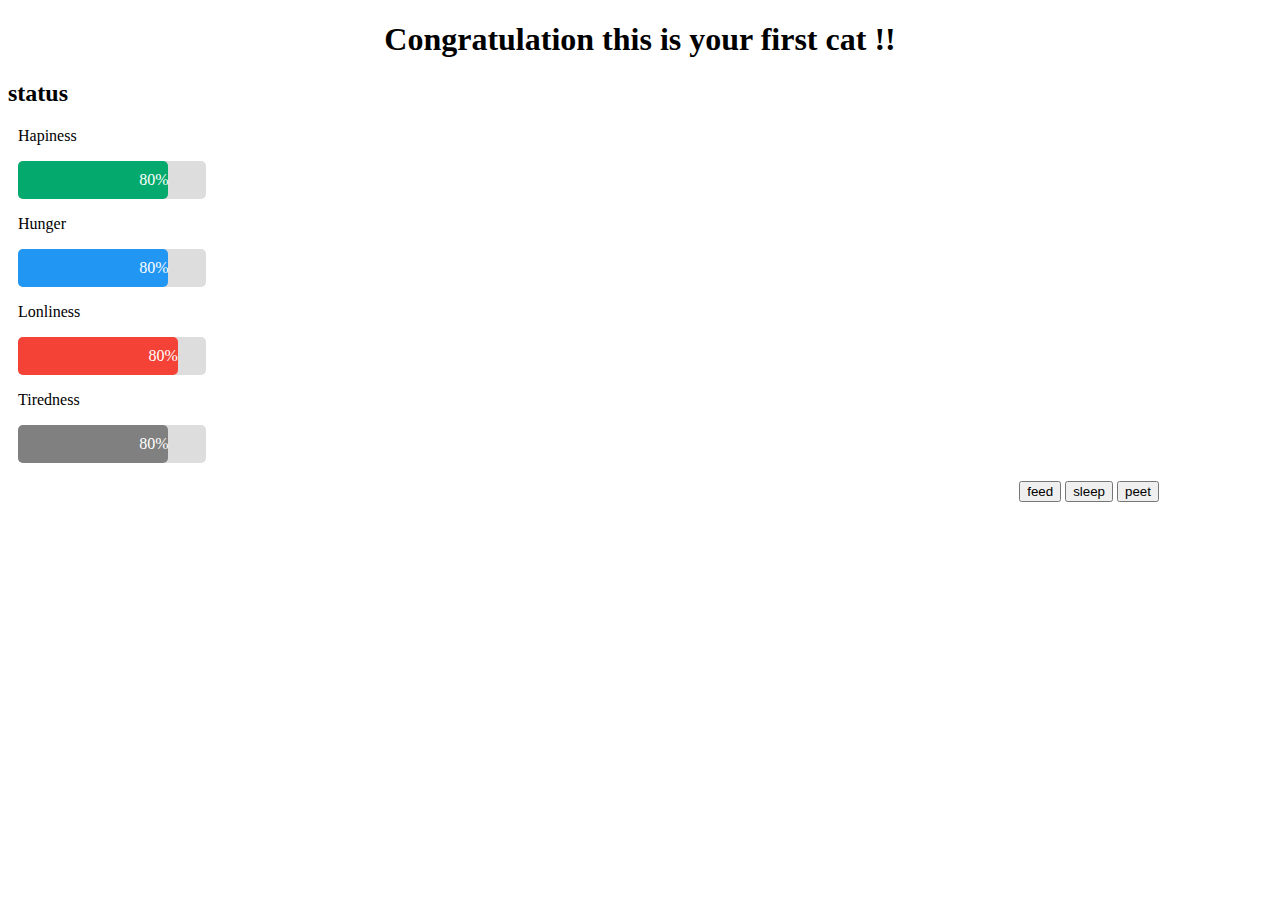
==== index.html @ c876b429 "Merge pull request #6 from pairprojectjs/ghada" ====
<!DOCTYPE html>
<html lang="en">
<head>
    <meta charset="UTF-8">
    <meta http-equiv="X-UA-Compatible" content="IE=edge">
    <meta name="viewport" content="width=device-width, initial-scale=1.0">
    <link rel="stylesheet" href="index.css">
    <title>Cat Game</title>
    
</head>
<body>
    <h1 id="title">Congratulation this is your first cat !! </h1>
    <h2>status</h2>
    <div id="status">
        <p>Hapiness</p>
        <div class="container">
        <div class="cat hapiness">80%</div>
        </div>
        <p>Hunger</p>
        <div class="container">
        <div class="cat hunger">80%</div>
        </div>
        <p>Lonliness</p>
        <div class="container">
        <div class="cat lonliness">80%</div>
        </div>
        <p>Tiredness</p>
        <div class="container">
        <div class="cat tiredness">80%</div>
        </div>
        
    
    </div>
    <div id="catimg">
        <img src="" alt="" srcset="">
    </div>
    <div id="intercation" >
        <button class="button" id="feed">feed</button>
        <button class="button" id="sleep">sleep</button>
        <button class="button" id="peet">peet</button>
    </div>
<footer>
    <h2 class="geton"></h2>
    <div class="stat">

    </div>
</footer>
    
</body>
</html>
---- index.css ----
#title{
    text-align: center;
}
/*skillBAR*/
* {box-sizing: border-box}
#status{
    padding-left: 10px;
}

.container {
    width: 15%;
    background-color: #ddd;
    border-radius: 5px;

}

.cat {
    text-align: right;
    padding-top: 10px;
    padding-bottom: 10px;
    color: white;
    border-radius: 5px;

}

.hapiness{width: 80%; background-color: #04AA6D;}
.hunger {width: 80%; background-color: #2196F3;}
.lonliness{width: 85%; background-color: #f44336;}
.tiredness{width: 80%; background-color: #808080;}

/*BUTTON INTERACTION*/
#intercation{
    display: block;
    position: relative;
    left: 80%;
    height: 30%;
    width: 15%;
}
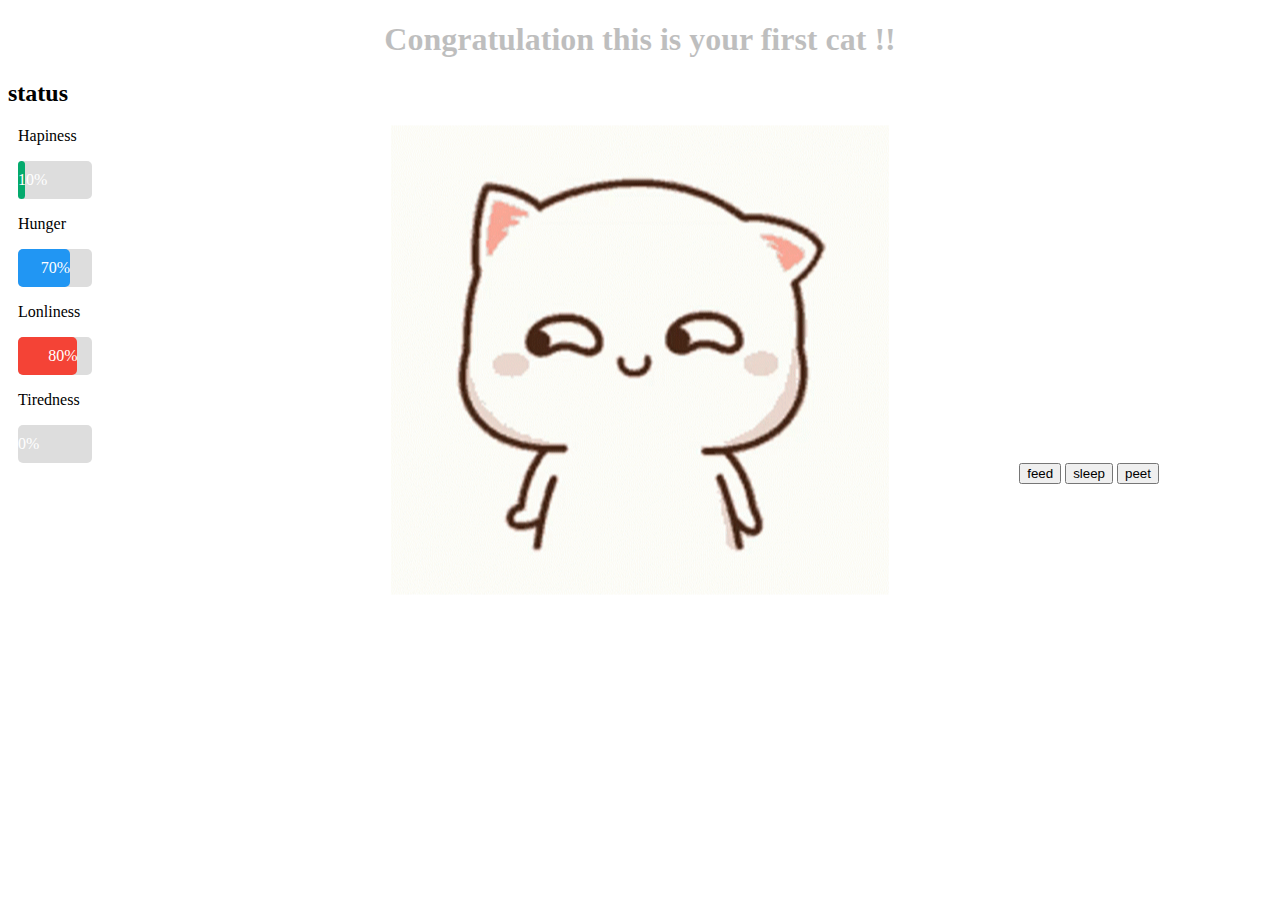
==== commit 62ff31cc: "improved css" ====
--- a/index.html
+++ b/index.html
@@ -5,6 +5,8 @@
     <meta http-equiv="X-UA-Compatible" content="IE=edge">
     <meta name="viewport" content="width=device-width, initial-scale=1.0">
     <link rel="stylesheet" href="index.css">
+    <script src="https://ajax.googleapis.com/ajax/libs/jquery/3.2.0/jquery.min.js"></script>
+    <script src="main.js"></script>
     <title>Cat Game</title>
     
 </head>
@@ -14,26 +16,23 @@
     <div id="status">
         <p>Hapiness</p>
         <div class="container">
-        <div class="cat hapiness">80%</div>
+        <div id="hapiness" class="cat hapiness">80%</div>
         </div>
         <p>Hunger</p>
         <div class="container">
-        <div class="cat hunger">80%</div>
+        <div id="hungre" class="cat hunger">80%</div>
         </div>
         <p>Lonliness</p>
         <div class="container">
-        <div class="cat lonliness">80%</div>
+        <div id="lonliness" class="cat lonliness">80%</div>
         </div>
         <p>Tiredness</p>
         <div class="container">
-        <div class="cat tiredness">80%</div>
+        <div id="tirednes" class="cat tiredness">80%</div>
         </div>
-        
-    
-    </div>
-    <div id="catimg">
-        <img src="" alt="" srcset="">
-    </div>
+        <img id="catt" src="img/aftersleep.gif" alt="" srcset="">    
+              
+</div>
     <div id="intercation" >
         <button class="button" id="feed">feed</button>
         <button class="button" id="sleep">sleep</button>
--- a/index.css
+++ b/index.css
@@ -6,6 +6,7 @@
 * {box-sizing: border-box}
 #status{
     padding-left: 10px;
+    width: 40%;
 }
 
 .container {
@@ -31,9 +32,16 @@
 
 /*BUTTON INTERACTION*/
 #intercation{
-    display: block;
+    display: inline-block;
+    vertical-align: top;
     position: relative;
     left: 80%;
     height: 30%;
     width: 15%;
 }
+#catt{
+    position: absolute;
+    top: 40%;
+    left: 50%;
+    transform: translate(-50%, -50%);
+}
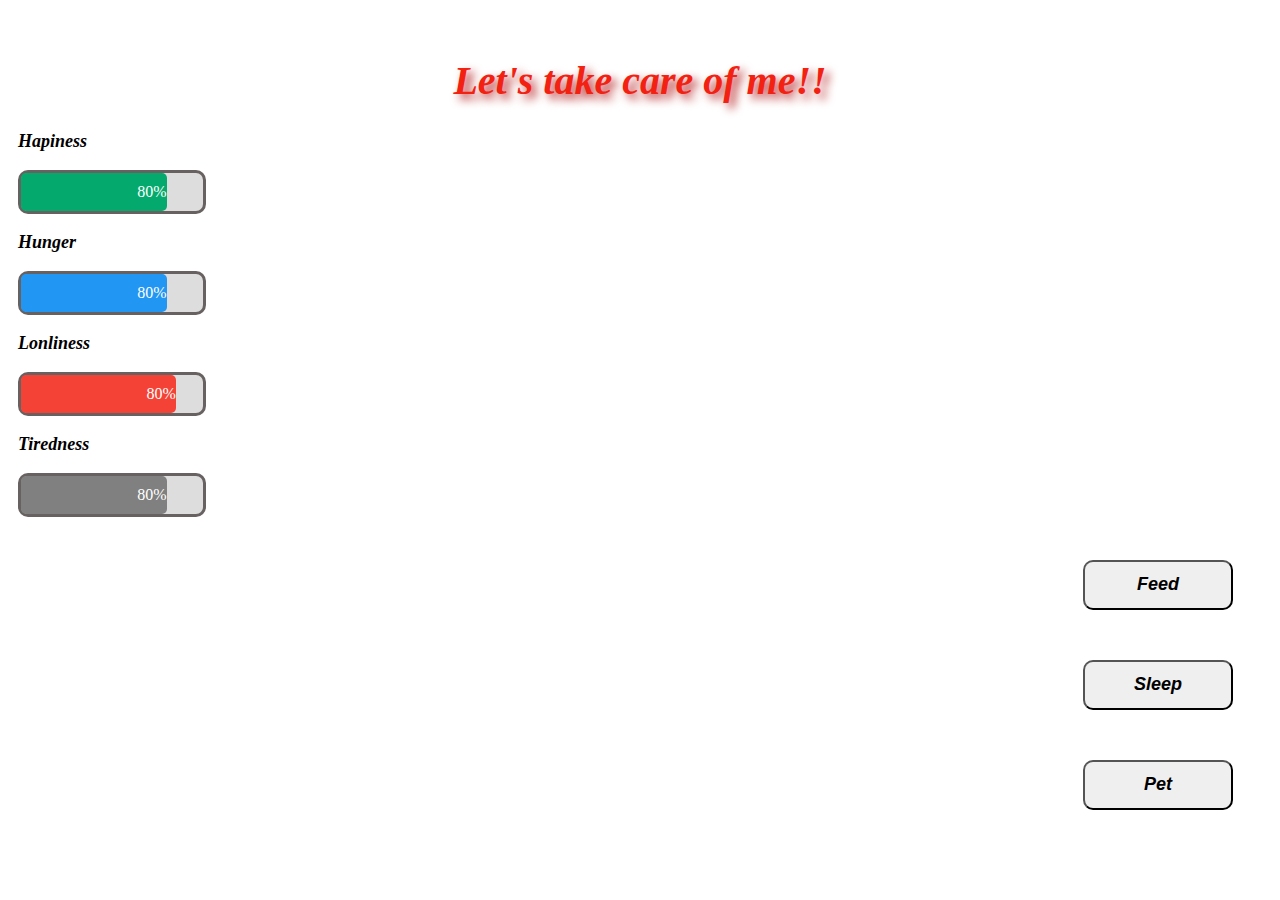
==== commit b6cc7f06: "Merge pull request #7 from ghadasg/main" ====
--- a/index.html
+++ b/index.html
@@ -5,38 +5,39 @@
     <meta http-equiv="X-UA-Compatible" content="IE=edge">
     <meta name="viewport" content="width=device-width, initial-scale=1.0">
     <link rel="stylesheet" href="index.css">
-    <script src="https://ajax.googleapis.com/ajax/libs/jquery/3.2.0/jquery.min.js"></script>
-    <script src="main.js"></script>
     <title>Cat Game</title>
     
 </head>
 <body>
-    <h1 id="title">Congratulation this is your first cat !! </h1>
-    <h2>status</h2>
+    <h1 id="title">Let's take care of me!! </h1>
+
     <div id="status">
         <p>Hapiness</p>
         <div class="container">
-        <div id="hapiness" class="cat hapiness">80%</div>
+        <div class="cat hapiness">80%</div>
         </div>
         <p>Hunger</p>
         <div class="container">
-        <div id="hungre" class="cat hunger">80%</div>
+        <div class="cat hunger">80%</div>
         </div>
         <p>Lonliness</p>
         <div class="container">
-        <div id="lonliness" class="cat lonliness">80%</div>
+        <div class="cat lonliness">80%</div>
         </div>
         <p>Tiredness</p>
         <div class="container">
-        <div id="tirednes" class="cat tiredness">80%</div>
+        <div class="cat tiredness">80%</div>
         </div>
-        <img id="catt" src="img/aftersleep.gif" alt="" srcset="">    
-              
-</div>
+        
+    
+    </div>
+    <div id="catimg">
+        <img src="" alt="" srcset="">
+    </div>
     <div id="intercation" >
-        <button class="button" id="feed">feed</button>
-        <button class="button" id="sleep">sleep</button>
-        <button class="button" id="peet">peet</button>
+        <button class="button" id="feed">Feed</button>
+        <button class="button" id="sleep">Sleep</button>
+        <button class="button" id="peet">Pet</button>
     </div>
 <footer>
     <h2 class="geton"></h2>
--- a/index.css
+++ b/index.css
@@ -1,19 +1,46 @@
 
+body{
+    background-image: url(https://cdn.vectorstock.com/i/1000x1000/96/18/paw-seamless-pattern-vector-24479618.webp);
+    background-position: center;
+    background-repeat: no-repeat;
+    background-size: cover;
+    position: relative;
+}
 #title{
     text-align: center;
+    font-size: 40px ;
+    font-family: 'Lucida Sans';
+    font-style: oblique;
+    font-weight: bolder;
+    padding-top: 30px;
+    text-shadow: 5px 5px 10px rgb(182, 38, 38);
+    color: #f32112;
+
 }
 /*skillBAR*/
 * {box-sizing: border-box}
 #status{
     padding-left: 10px;
-    width: 40%;
+
 }
 
+p{
+    font-size: large;
+    font-weight: bold;
+    font-style: oblique;
+    font-family: 'Lucida Sans';
+}
 .container {
     width: 15%;
     background-color: #ddd;
-    border-radius: 5px;
+    border-radius: 10px;
+    border-color:  rgb(104, 97, 97);
+    border-style:solid;
 
+}
+.container:hover{
+    box-shadow: 10px 10px 20px 10px grey;
+    cursor: pointer;
 }
 
 .cat {
@@ -31,17 +58,26 @@
 .tiredness{width: 80%; background-color: #808080;}
 
 /*BUTTON INTERACTION*/
-#intercation{
-    display: inline-block;
-    vertical-align: top;
-    position: relative;
+#interaction{
+    position: absolute;
     left: 80%;
-    height: 30%;
-    width: 15%;
+transform: translate(-50%,-50%);
 }
-#catt{
-    position: absolute;
-    top: 40%;
+button{
+    font-weight: bold;
+    font-family:  Helvetica;
+    font-style:oblique ;
+    font-size:large;
     left: 50%;
-    transform: translate(-50%, -50%);
+    border-radius: 10px;
+    width: 150px;
+    height: 50px;
+    margin-left:1150px ;
+    margin-top: 50px;
+    transform: translate(-50%,-50%);
+
 }
+button:hover{
+    box-shadow: 10px 10px 20px 10px grey;
+    cursor: pointer;
+}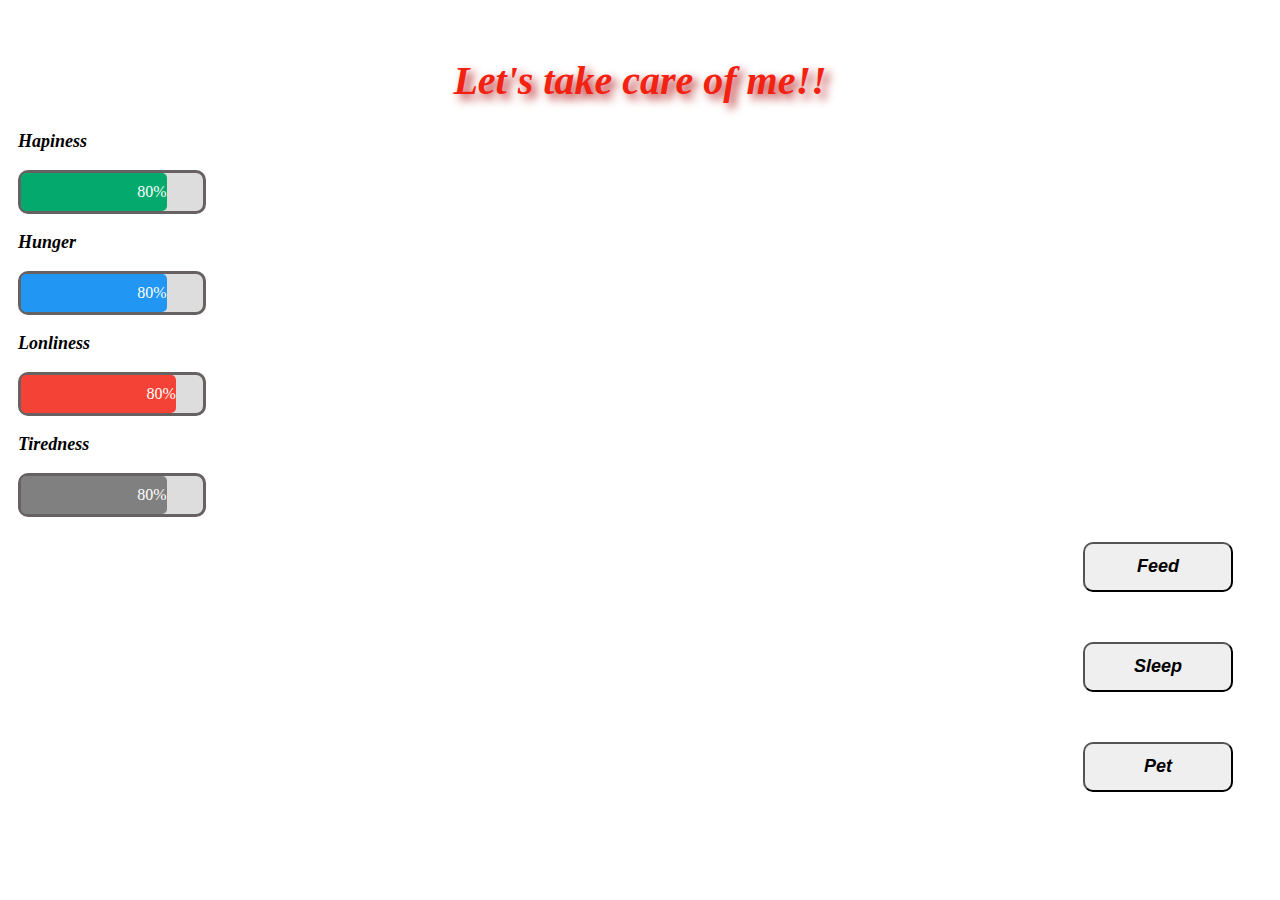
==== commit 3aa38f23: "kitten" ====
--- a/index.html
+++ b/index.html
@@ -31,9 +31,6 @@
         
     
     </div>
-    <div id="catimg">
-        <img src="" alt="" srcset="">
-    </div>
     <div id="intercation" >
         <button class="button" id="feed">Feed</button>
         <button class="button" id="sleep">Sleep</button>
--- a/index.css
+++ b/index.css
@@ -58,11 +58,7 @@
 .tiredness{width: 80%; background-color: #808080;}
 
 /*BUTTON INTERACTION*/
-#interaction{
-    position: absolute;
-    left: 80%;
-transform: translate(-50%,-50%);
-}
+
 button{
     font-weight: bold;
     font-family:  Helvetica;
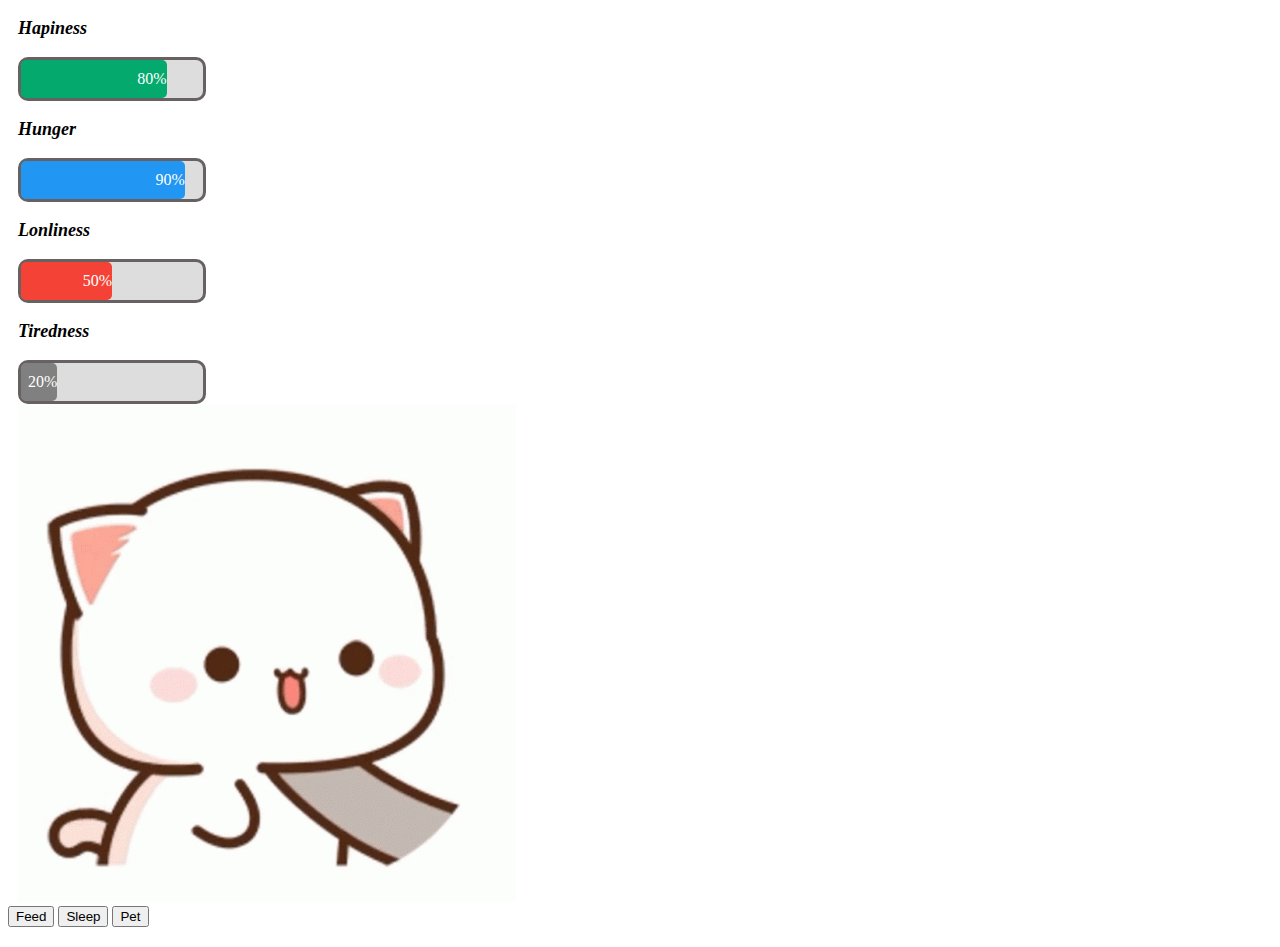
==== commit c5d115fe: "Merge pull request #12 from Mohamedazizmrabet/main" ====
--- a/index.html
+++ b/index.html
@@ -5,32 +5,32 @@
     <meta http-equiv="X-UA-Compatible" content="IE=edge">
     <meta name="viewport" content="width=device-width, initial-scale=1.0">
     <link rel="stylesheet" href="index.css">
+    <script src="https://ajax.googleapis.com/ajax/libs/jquery/3.2.0/jquery.min.js"></script>
+    <script src="main.js"></script>
     <title>Cat Game</title>
     
 </head>
 <body>
-    <h1 id="title">Let's take care of me!! </h1>
-
     <div id="status">
         <p>Hapiness</p>
         <div class="container">
-        <div class="cat hapiness">80%</div>
-        </div>
+        <div id="hapiness" class="cat hapiness">80%</div>
+        </div>  
         <p>Hunger</p>
         <div class="container">
-        <div class="cat hunger">80%</div>
+        <div id="hungre" class="cat hunger">80%</div>
         </div>
         <p>Lonliness</p>
         <div class="container">
-        <div class="cat lonliness">80%</div>
+        <div id="lonliness" class="cat lonliness">80%</div>
         </div>
         <p>Tiredness</p>
         <div class="container">
-        <div class="cat tiredness">80%</div>
+        <div id="tirednes" class="cat tiredness">80%</div>
         </div>
-        
-    
-    </div>
+        <img id="catt" src="img/aftersleep.gif" alt="" srcset="">    
+              
+</div>
     <div id="intercation" >
         <button class="button" id="feed">Feed</button>
         <button class="button" id="sleep">Sleep</button>
--- a/index.css
+++ b/index.css
@@ -58,22 +58,3 @@
 .tiredness{width: 80%; background-color: #808080;}
 
 /*BUTTON INTERACTION*/
-
-button{
-    font-weight: bold;
-    font-family:  Helvetica;
-    font-style:oblique ;
-    font-size:large;
-    left: 50%;
-    border-radius: 10px;
-    width: 150px;
-    height: 50px;
-    margin-left:1150px ;
-    margin-top: 50px;
-    transform: translate(-50%,-50%);
-
-}
-button:hover{
-    box-shadow: 10px 10px 20px 10px grey;
-    cursor: pointer;
-}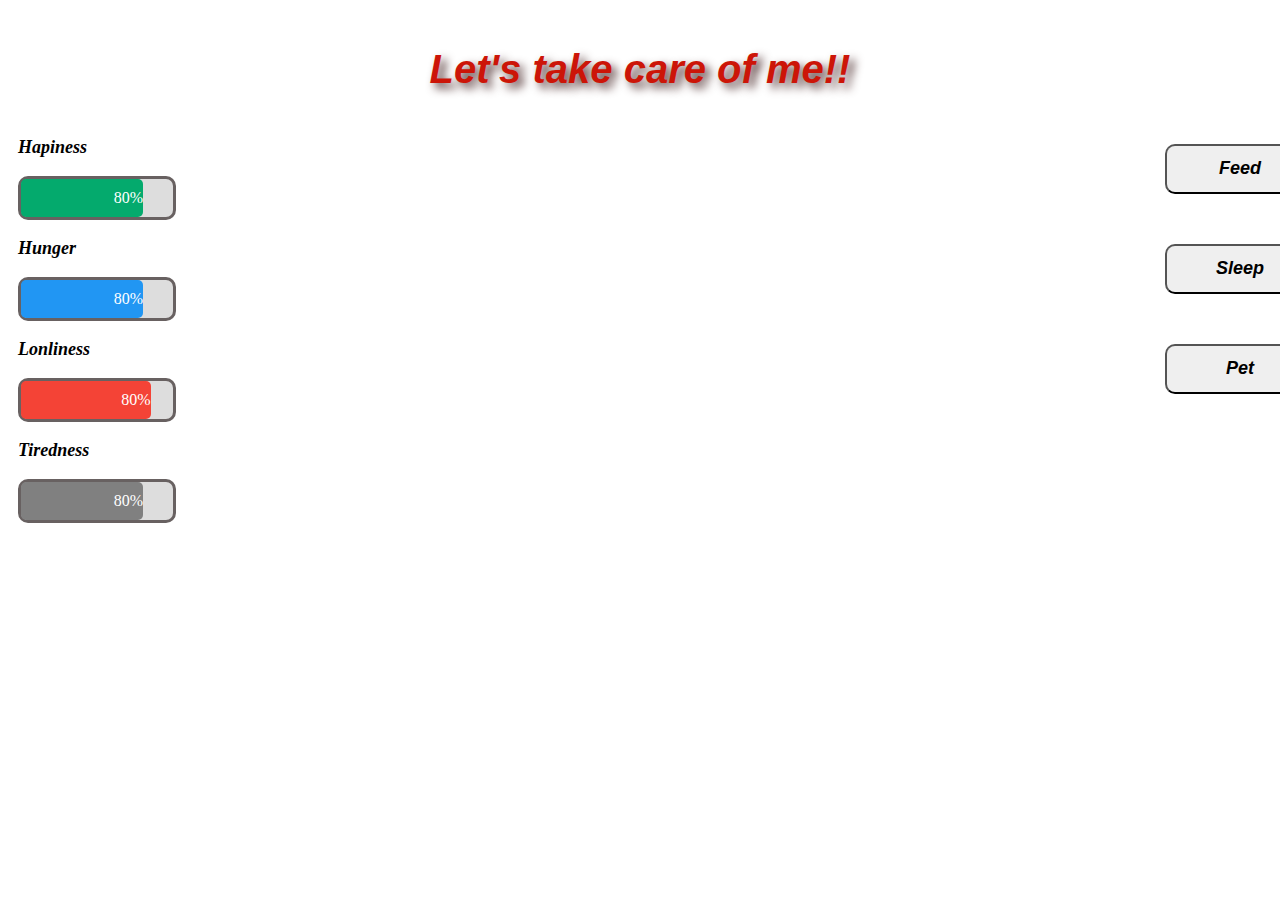
==== commit 49e2fad9: "Merge pull request #13 from ghadasg/main" ====
--- a/index.html
+++ b/index.html
@@ -5,43 +5,66 @@
     <meta http-equiv="X-UA-Compatible" content="IE=edge">
     <meta name="viewport" content="width=device-width, initial-scale=1.0">
     <link rel="stylesheet" href="index.css">
-    <script src="https://ajax.googleapis.com/ajax/libs/jquery/3.2.0/jquery.min.js"></script>
-    <script src="main.js"></script>
     <title>Cat Game</title>
     
 </head>
 <body>
+    <h1 id="title">Let's take care of me!! </h1>
+<div id="p">
     <div id="status">
         <p>Hapiness</p>
         <div class="container">
-        <div id="hapiness" class="cat hapiness">80%</div>
-        </div>  
+        <div class="cat hapiness">80%</div>
+        </div>
         <p>Hunger</p>
         <div class="container">
-        <div id="hungre" class="cat hunger">80%</div>
+        <div class="cat hunger">80%</div>
         </div>
         <p>Lonliness</p>
         <div class="container">
-        <div id="lonliness" class="cat lonliness">80%</div>
+        <div class="cat lonliness">80%</div>
         </div>
         <p>Tiredness</p>
         <div class="container">
-        <div id="tirednes" class="cat tiredness">80%</div>
+        <div class="cat tiredness">80%</div>
         </div>
-        <img id="catt" src="img/aftersleep.gif" alt="" srcset="">    
-              
-</div>
+        
+    
+    </div>
     <div id="intercation" >
-        <button class="button" id="feed">Feed</button>
-        <button class="button" id="sleep">Sleep</button>
-        <button class="button" id="peet">Pet</button>
+        <button class="button" id="feed" onclick="playAudio1()">Feed</button>
+        <button class="button" id="sleep" onclick="playAudio2()">Sleep</button>
+        <button class="button" id="peet" onclick="playAudio3()">Pet</button>
     </div>
+ </div>
 <footer>
     <h2 class="geton"></h2>
     <div class="stat">
 
     </div>
 </footer>
-    
+<audio id="f">
+    <source  src="img/meow.wav" type="audio/ogg">
+</audio>
+<audio id="s">
+    <source  src="img/sleep.mp3" type="audio/ogg">
+</audio>
+<audio id="pe">
+    <source  src="img/PET.mp3" type="audio/ogg">
+  </audio>
+    <script>
+var x = document.getElementById("f");  
+    function playAudio1() { 
+        x.play(); 
+    } 
+var y= document.getElementById("s");  
+    function playAudio2() { 
+        y.play(); 
+    } 
+var z = document.getElementById("pe");  
+    function playAudio3() { 
+        z.play(); 
+    } 
+    </script>
 </body>
 </html>--- a/index.css
+++ b/index.css
@@ -6,15 +6,15 @@
     background-size: cover;
     position: relative;
 }
-#title{
+h1{
     text-align: center;
     font-size: 40px ;
-    font-family: 'Lucida Sans';
+    font-family: Arial;
     font-style: oblique;
     font-weight: bolder;
-    padding-top: 30px;
-    text-shadow: 5px 5px 10px rgb(182, 38, 38);
-    color: #f32112;
+    padding-top: 20px;
+    text-shadow: 5px 5px 10px rgb(80, 49, 49);
+    color: #cc1508;
 
 }
 /*skillBAR*/
@@ -31,7 +31,7 @@
     font-family: 'Lucida Sans';
 }
 .container {
-    width: 15%;
+    width: 220%;
     background-color: #ddd;
     border-radius: 10px;
     border-color:  rgb(104, 97, 97);
@@ -58,3 +58,25 @@
 .tiredness{width: 80%; background-color: #808080;}
 
 /*BUTTON INTERACTION*/
+
+button{
+    font-weight: bold;
+    font-family:  Helvetica;
+    font-style:oblique ;
+    font-size:large;
+    left: 50%;
+    border-radius: 10px;
+    width: 150px;
+    height: 50px;
+    margin-left:1150px ;
+    margin-top: 50px;
+    transform: translate(-50%,-50%);
+
+}
+button:hover{
+    box-shadow: 10px 10px 20px 10px grey;
+    cursor: pointer;
+}
+#p{
+    display: flex;
+}
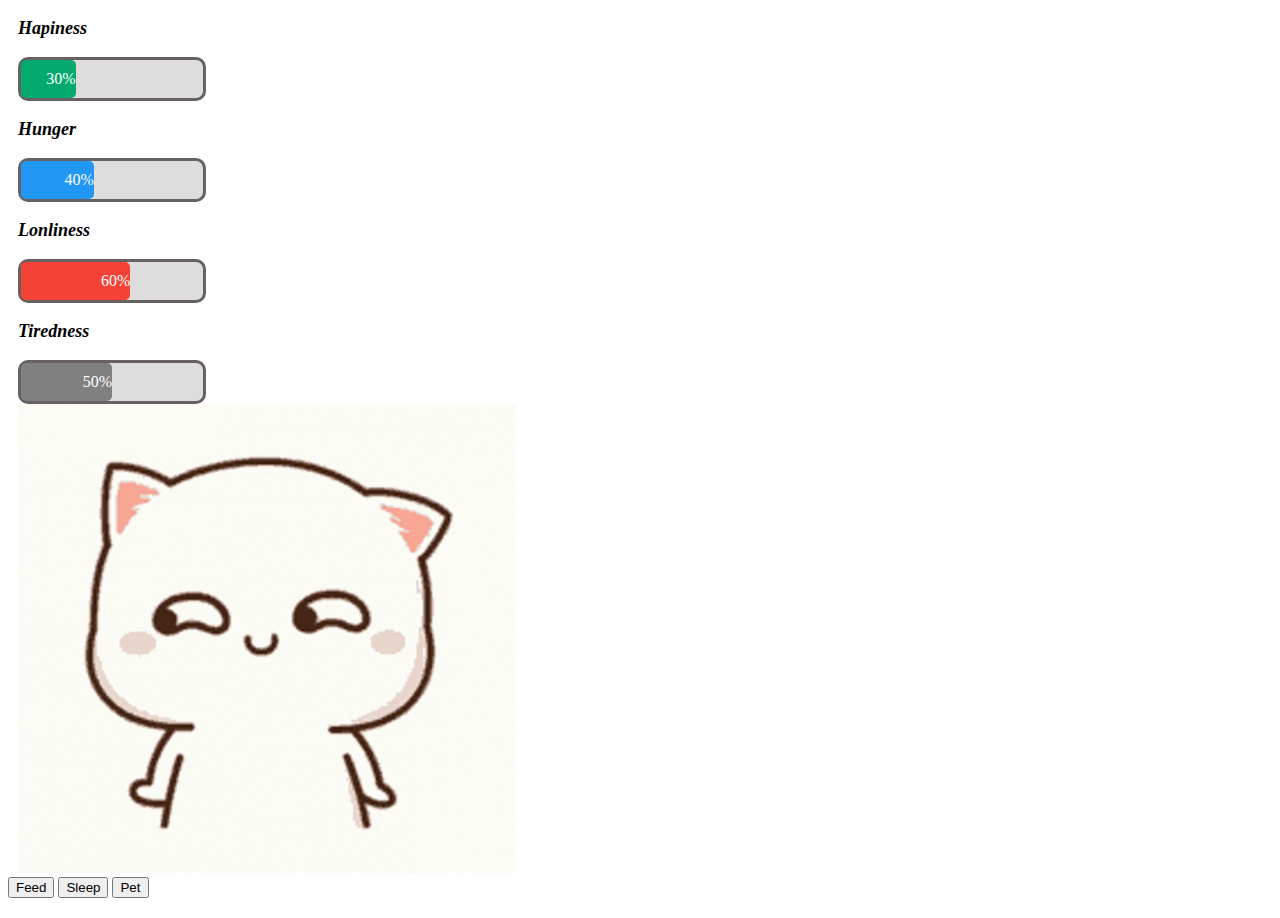
==== commit eca6c6b4: "Merge pull request #14 from Mohamedazizmrabet/main" ====
--- a/index.html
+++ b/index.html
@@ -5,66 +5,43 @@
     <meta http-equiv="X-UA-Compatible" content="IE=edge">
     <meta name="viewport" content="width=device-width, initial-scale=1.0">
     <link rel="stylesheet" href="index.css">
+    <script src="https://ajax.googleapis.com/ajax/libs/jquery/3.2.0/jquery.min.js"></script>
+    <script src="main.js"></script>
     <title>Cat Game</title>
     
 </head>
 <body>
-    <h1 id="title">Let's take care of me!! </h1>
-<div id="p">
     <div id="status">
         <p>Hapiness</p>
         <div class="container">
-        <div class="cat hapiness">80%</div>
-        </div>
+        <div id="hapiness" class="cat hapiness">80%</div>
+        </div>  
         <p>Hunger</p>
         <div class="container">
-        <div class="cat hunger">80%</div>
+        <div id="hungre" class="cat hunger">80%</div>
         </div>
         <p>Lonliness</p>
         <div class="container">
-        <div class="cat lonliness">80%</div>
+        <div id="lonliness" class="cat lonliness">80%</div>
         </div>
         <p>Tiredness</p>
         <div class="container">
-        <div class="cat tiredness">80%</div>
+        <div id="tirednes" class="cat tiredness">80%</div>
         </div>
-        
-    
+        <img id="catt" src="img/aftersleep.gif" alt="" srcset="">    
+              
+</div>
+    <div id="intercation" >
+        <button class="button" id="feed">Feed</button>
+        <button class="button" id="sleep">Sleep</button>
+        <button class="button" id="peet">Pet</button>
     </div>
-    <div id="intercation" >
-        <button class="button" id="feed" onclick="playAudio1()">Feed</button>
-        <button class="button" id="sleep" onclick="playAudio2()">Sleep</button>
-        <button class="button" id="peet" onclick="playAudio3()">Pet</button>
-    </div>
- </div>
 <footer>
     <h2 class="geton"></h2>
     <div class="stat">
 
     </div>
 </footer>
-<audio id="f">
-    <source  src="img/meow.wav" type="audio/ogg">
-</audio>
-<audio id="s">
-    <source  src="img/sleep.mp3" type="audio/ogg">
-</audio>
-<audio id="pe">
-    <source  src="img/PET.mp3" type="audio/ogg">
-  </audio>
-    <script>
-var x = document.getElementById("f");  
-    function playAudio1() { 
-        x.play(); 
-    } 
-var y= document.getElementById("s");  
-    function playAudio2() { 
-        y.play(); 
-    } 
-var z = document.getElementById("pe");  
-    function playAudio3() { 
-        z.play(); 
-    } 
-    </script>
+    
 </body>
 </html>--- a/index.css
+++ b/index.css
@@ -6,15 +6,15 @@
     background-size: cover;
     position: relative;
 }
-h1{
+#title{
     text-align: center;
     font-size: 40px ;
-    font-family: Arial;
+    font-family: 'Lucida Sans';
     font-style: oblique;
     font-weight: bolder;
-    padding-top: 20px;
-    text-shadow: 5px 5px 10px rgb(80, 49, 49);
-    color: #cc1508;
+    padding-top: 30px;
+    text-shadow: 5px 5px 10px rgb(182, 38, 38);
+    color: #f32112;
 
 }
 /*skillBAR*/
@@ -31,7 +31,7 @@
     font-family: 'Lucida Sans';
 }
 .container {
-    width: 220%;
+    width: 15%;
     background-color: #ddd;
     border-radius: 10px;
     border-color:  rgb(104, 97, 97);
@@ -58,25 +58,3 @@
 .tiredness{width: 80%; background-color: #808080;}
 
 /*BUTTON INTERACTION*/
-
-button{
-    font-weight: bold;
-    font-family:  Helvetica;
-    font-style:oblique ;
-    font-size:large;
-    left: 50%;
-    border-radius: 10px;
-    width: 150px;
-    height: 50px;
-    margin-left:1150px ;
-    margin-top: 50px;
-    transform: translate(-50%,-50%);
-
-}
-button:hover{
-    box-shadow: 10px 10px 20px 10px grey;
-    cursor: pointer;
-}
-#p{
-    display: flex;
-}
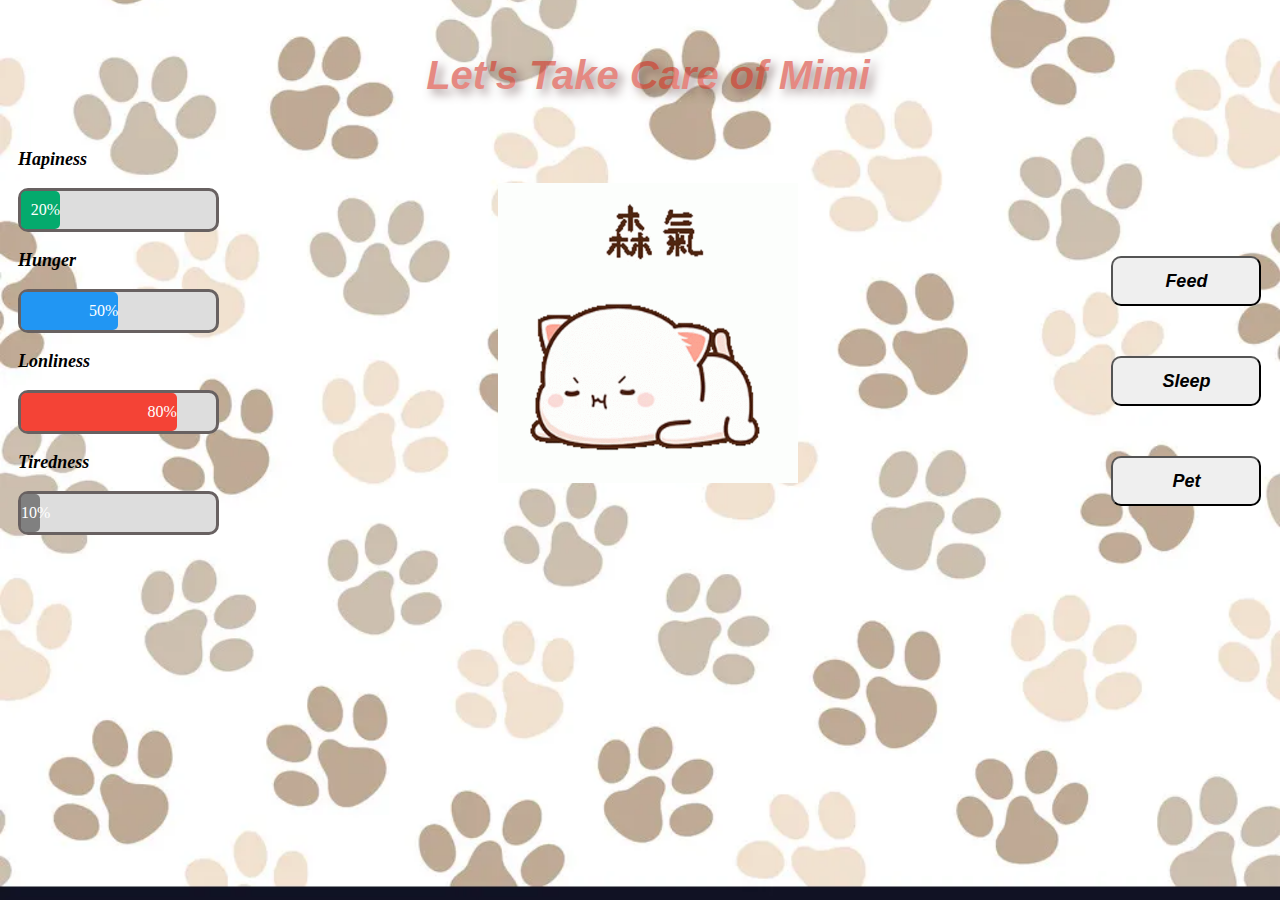
==== commit d05d0860: "Merge pull request #16 from Mohamedazizmrabet/main" ====
--- a/index.html
+++ b/index.html
@@ -6,11 +6,14 @@
     <meta name="viewport" content="width=device-width, initial-scale=1.0">
     <link rel="stylesheet" href="index.css">
     <script src="https://ajax.googleapis.com/ajax/libs/jquery/3.2.0/jquery.min.js"></script>
-    <script src="main.js"></script>
+    <script src="main.js">
+    </script>
     <title>Cat Game</title>
     
 </head>
 <body>
+    <h2 id="title">Let's Take Care of Mimi </h2>
+    <div id="pi">
     <div id="status">
         <p>Hapiness</p>
         <div class="container">
@@ -31,17 +34,40 @@
         <img id="catt" src="img/aftersleep.gif" alt="" srcset="">    
               
 </div>
-    <div id="intercation" >
-        <button class="button" id="feed">Feed</button>
-        <button class="button" id="sleep">Sleep</button>
-        <button class="button" id="peet">Pet</button>
+
+    <div id="intercation" class="inter">
+        <button onclick="playAudio1()" class="button" id="feed">Feed</button>
+        <button onclick="playAudio2()" class="button" id="sleep">Sleep</button>
+        <button onclick="playAudio3()" class="button" id="peet">Pet</button>
     </div>
 <footer>
-    <h2 class="geton"></h2>
-    <div class="stat">
+</div>
+    <h3 class="geton"></h3>
+</footer>
+<audio id="f">
+    <source  src="img/meow.wav" type="audio/ogg">
+</audio>
+<audio id="s">
+    <source  src="img/sleep.mp3" type="audio/ogg">
+</audio>
+<audio id="pe">
+    <source  src="img/PET.mp3" type="audio/ogg">
+  </audio>
+<script>
+    	var v = document.getElementById("f");  
+    function playAudio1() { 
+        v.play(); 
+    } 
+var y= document.getElementById("s");  
+    function playAudio2() { 
+        y.play(); 
+    } 
+var z = document.getElementById("pe");  
+    function playAudio3() { 
+        z.play(); 
+    } 
+</script>
 
-    </div>
-</footer>
     
 </body>
 </html>--- a/index.css
+++ b/index.css
@@ -1,42 +1,38 @@
-
 body{
-    background-image: url(https://cdn.vectorstock.com/i/1000x1000/96/18/paw-seamless-pattern-vector-24479618.webp);
+    background-image: url(img/paw-seamless-pattern-vector-24479618.PNG);
     background-position: center;
     background-repeat: no-repeat;
     background-size: cover;
     position: relative;
+    width: 100%;
+    height: 100%;
+}
+h2{
+    text-align: center;
+    font-size: 40px ;
+    font-family: Arial;
+    font-style: oblique;
+    font-weight: bolder;
+    padding-top: 20px;
+    text-shadow: 5px 5px 10px rgb(80, 49, 49);
+    color: #CC1508;
 }
 #title{
     text-align: center;
-    font-size: 40px ;
-    font-family: 'Lucida Sans';
-    font-style: oblique;
-    font-weight: bolder;
-    padding-top: 30px;
-    text-shadow: 5px 5px 10px rgb(182, 38, 38);
-    color: #f32112;
-
 }
 /*skillBAR*/
 * {box-sizing: border-box}
 #status{
     padding-left: 10px;
-
+    width: 40%;
 }
 
-p{
-    font-size: large;
-    font-weight: bold;
-    font-style: oblique;
-    font-family: 'Lucida Sans';
-}
 .container {
-    width: 15%;
+    width: 40%;
     background-color: #ddd;
     border-radius: 10px;
     border-color:  rgb(104, 97, 97);
     border-style:solid;
-
 }
 .container:hover{
     box-shadow: 10px 10px 20px 10px grey;
@@ -58,3 +54,52 @@
 .tiredness{width: 80%; background-color: #808080;}
 
 /*BUTTON INTERACTION*/
+#intercation{
+    margin-top: 100px;
+    margin-left: 300px;
+}
+#catt{
+    position: absolute;
+    top: 50%;
+    left: 50%;
+    transform: translate(-50%, -50%);
+}
+button{
+    font-weight: bold;
+    font-family:  Helvetica;
+    font-style:oblique ;
+    font-size:large;
+    border-radius: 10px;
+    position: relative;
+    width: 150px;
+    height: 50px;
+    margin-left: 80%;
+    margin-top: 50px;
+    transform: translate(-50%, -50%);
+
+}
+button:hover{
+    box-shadow: 10px 10px 20px 10px grey;
+    cursor: pointer;
+}
+.geton{
+    text-align: center;
+    margin-top: 60px;
+    font-size: 30px;
+}
+#catt{
+    top: 300px;
+    width: 300px;
+    height: 300px;
+    
+}
+#pi{
+    display: flex;
+}
+p{
+    font-size: large;
+    font-weight: bold;
+    font-style: oblique;
+    font-family: 'Lucida Sans';
+}
+
